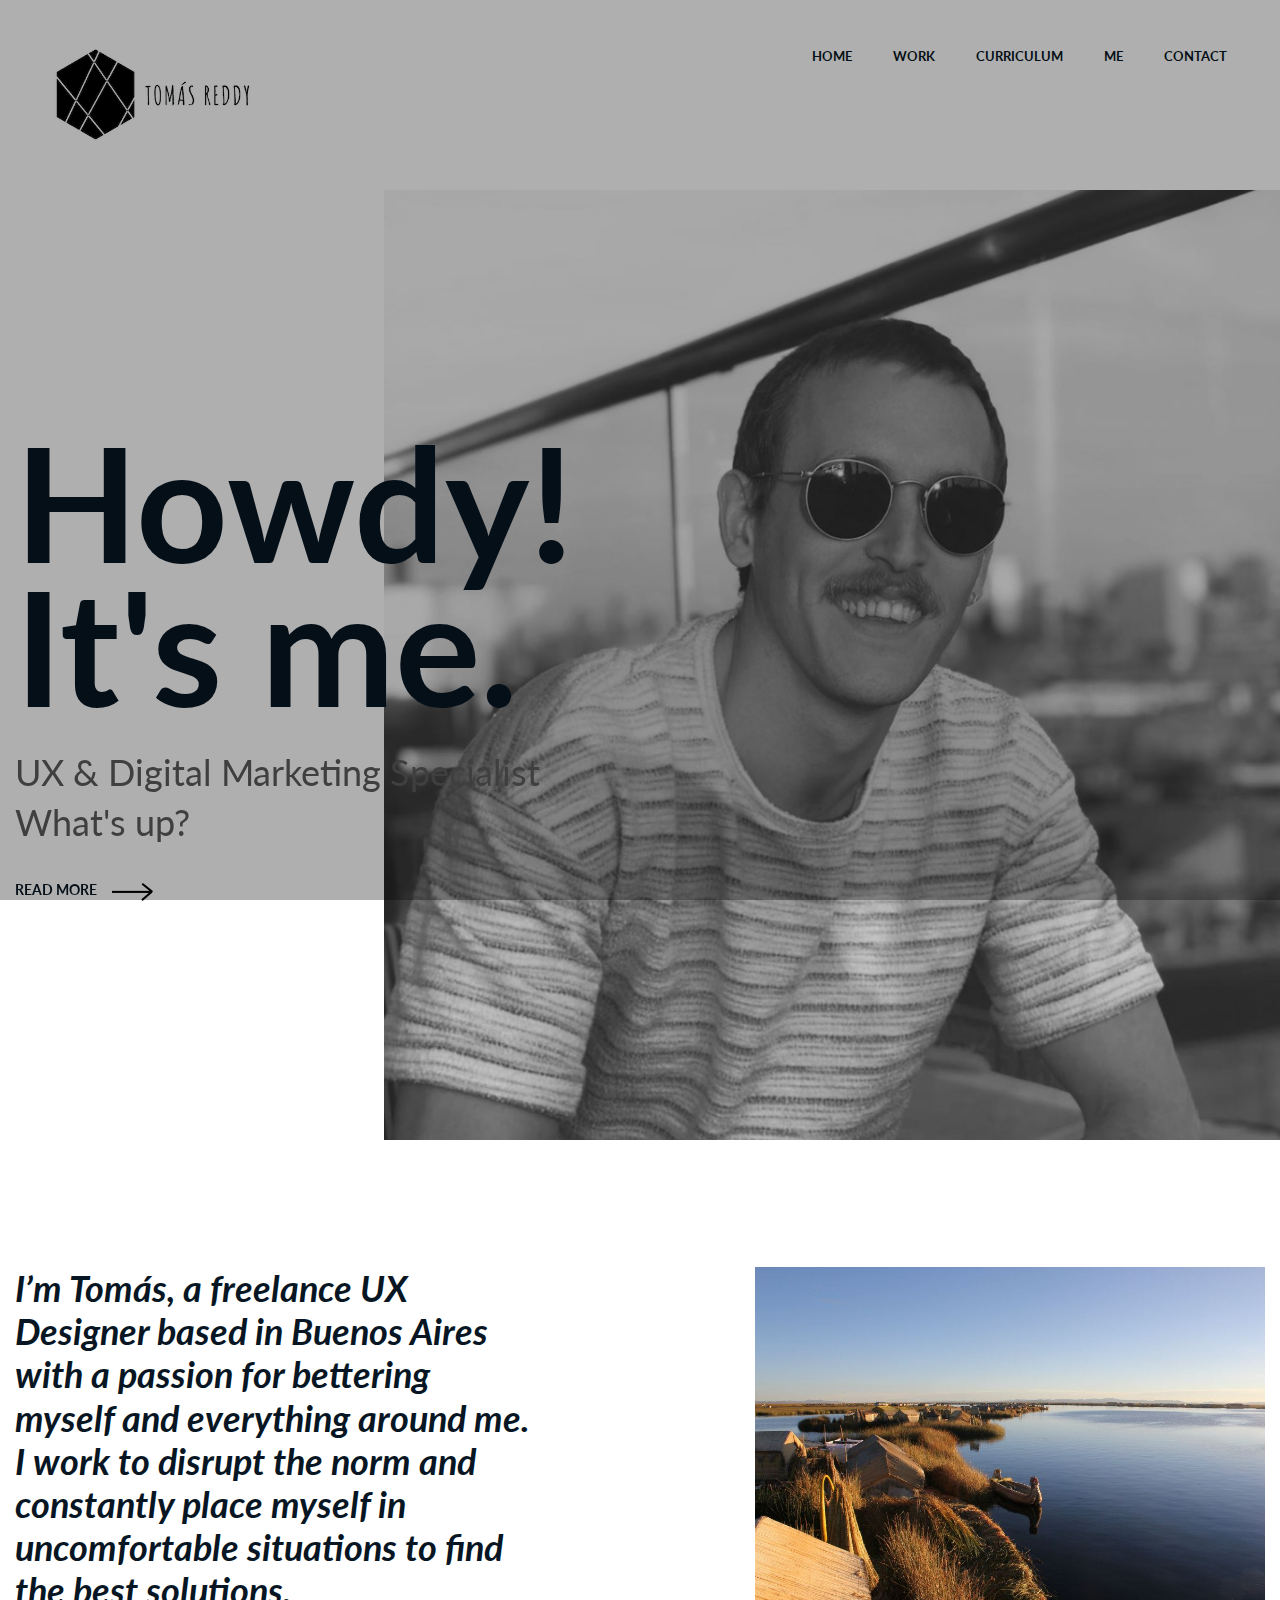
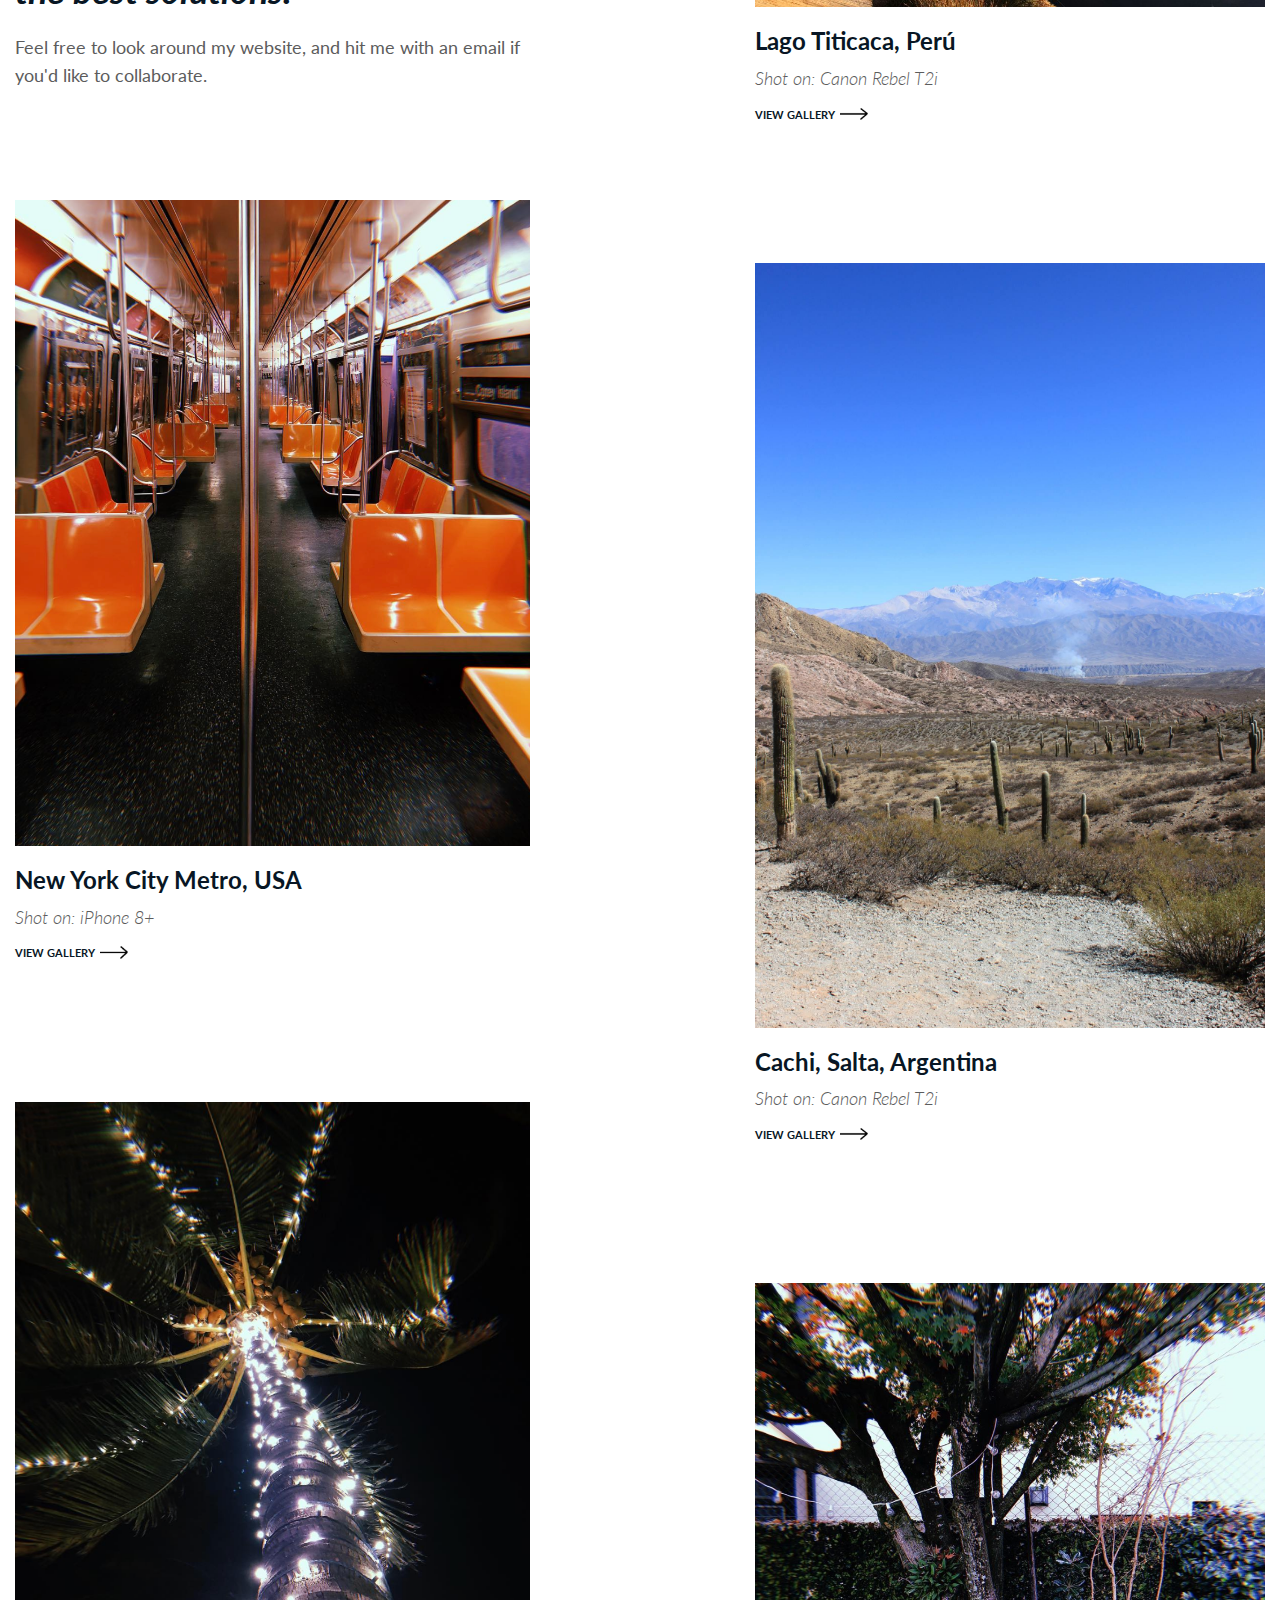
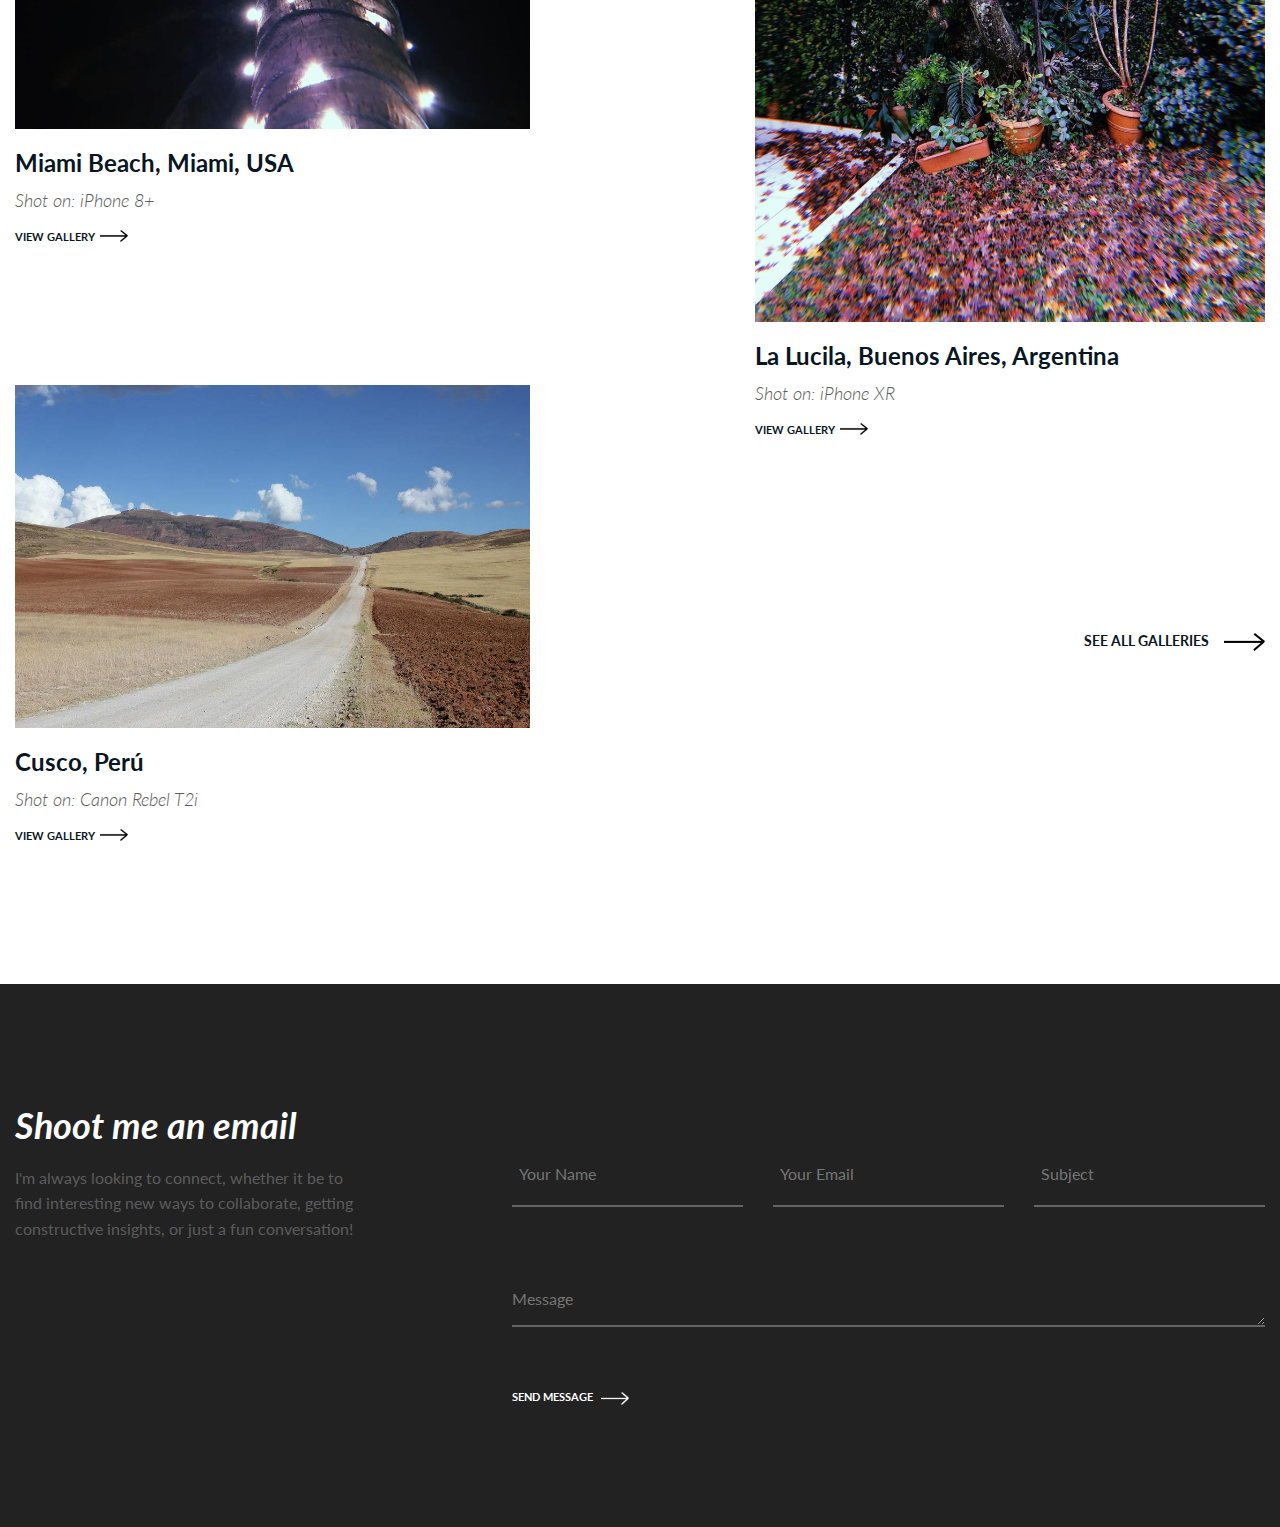
==== index.html @ b9f2da5e "reorden" ====
<!DOCTYPE html>
<html lang="es">
<head>
	<title>CV TOMAS</title>
	<meta charset="UTF-8">
	<meta name="viewport" content="width=device-width, initial-scale=1.0">
	<!-- Favicon -->
	<link href="img/favicon.ico" rel="shortcut icon"/>

	<!-- Google font -->
	<link href="https://fonts.googleapis.com/css?family=Lato:300,300i,400,400i,700,700i&display=swap" rel="stylesheet">

	<!-- Stylesheets -->
	<link rel="stylesheet" href="css/bootstrap.min.css"/>
	<link rel="stylesheet" href="css/font-awesome.min.css"/>
	<link rel="stylesheet" href="css/owl.carousel.min.css"/>
	<link rel="stylesheet" href="css/slicknav.min.css"/>

	<!-- Main Stylesheets -->
	<link rel="stylesheet" href="css/style.css"/>


	<!--[if lt IE 9]>
		<script src="https://oss.maxcdn.com/html5shiv/3.7.2/html5shiv.min.js"></script>
		<script src="https://oss.maxcdn.com/respond/1.4.2/respond.min.js"></script>
	<![endif]-->

</head>
<body>
	<!-- Page Preloder -->
	<div id="preloder">
		<div class="loader"></div>
	</div>


	<!-- header section -->
	<header class="header-section">
		<div class="header-warp">
			<a href="index.html" class="site-logo">
				<img src="img/logofinal.png" alt="" height="100px;">
			</a>
			<ul class="main-menu">
				<li><a href="index.html">Home</a></li>
				<li><a href="work.html">Work</a></li>
				<li><a href="curriculum.html">Curriculum</a></li>
				<li><a href="me.html">Me</a></li>
				<li><a href="contact.html">Contact</a></li>
			</ul>
		</div>
	</header>
	<!-- header section end -->

	<!-- Hero section -->
	<section class="hero-section">
		<div class="hero-slider owl-carousel">
			<div class="hs-item">
				<div class="hs-bg set-bg sm-overlay" data-setbg="img/selfietres.png"></div>
				<div class="sp-container">
					<div class="hs-text">
						<h2>Howdy!<br>It's me.</h2>
						<p>UX & Digital Marketing Specialist<br>What's up?</p>
						<a href="work.html" class="site-btn sb-big">Read More <img src="img/icons/arrow-right-black.png" alt=""></a>
					</div>
				</div>
			</div>


		</div>
	</section>
	<!-- Hero section end -->

	<!-- Gallery section -->
	<section class="gallery-section">
		<div class="sp-container">
			<div class="row m-0">
				<div class="col-md-6 p-0">
					<div class="gallery-left-col">
						<div class="gallery-text">
							<h2>I’m Tomás, a freelance UX Designer based in Buenos Aires with a passion for bettering myself and everything around me.   I work to disrupt the norm and constantly place myself in uncomfortable situations to find the best solutions.</h2>
							<p>Feel free to look around my website, and hit me with an email if you'd like to collaborate.</p>
						</div>
						<div class="gallery-item">
							<img src="img/subway.png" alt="#">
							<h4>New York City Metro, USA</h4>
							<p>Shot on: iPhone 8+</p>
							<a href="#" class="site-btn">view gallery <img src="img/icons/arrow-right-black.png" alt=""></a>
						</div>
						<div class="gallery-item">
							<img src="img/palmtree.png" alt="#">
							<h4>Miami Beach, Miami, USA</h4>
							<p>Shot on: iPhone 8+</p>
							<a href="#" class="site-btn">view gallery <img src="img/icons/arrow-right-black.png" alt=""></a>
						</div>
						<div class="gallery-item">
							<img src="img/cusco.jpg" alt="#">
							<h4>Cusco, Perú</h4>
							<p>Shot on: Canon Rebel T2i</p>
							<a href="#" class="site-btn">view gallery <img src="img/icons/arrow-right-black.png" alt=""></a>
						</div>
					</div>
				</div>
				<div class="col-md-6 p-0">
					<div class="gallery-right-col">
						<div class="gallery-item">
							<img src="img/titi.jpg" alt="#">
							<h4>Lago Titicaca, Perú</h4>
							<p>Shot on: Canon Rebel T2i</p>
							<a href="#" class="site-btn">view gallery <img src="img/icons/arrow-right-black.png" alt=""></a>
						</div>
						<div class="gallery-item">
							<img src="img/cachi.jpg" alt="#">
							<h4>Cachi, Salta, Argentina</h4>
							<p>Shot on: Canon Rebel T2i</p>
							<a href="#" class="site-btn">view gallery <img src="img/icons/arrow-right-black.png" alt=""></a>
						</div>
						<div class="gallery-item">
							<img src="img/lalucila.png" alt="#">
							<h4>La Lucila, Buenos Aires, Argentina</h4>
							<p>Shot on: iPhone XR</p>
							<a href="#" class="site-btn">view gallery <img src="img/icons/arrow-right-black.png" alt=""></a>
						</div>
						<div class="more-gallery text-left text-md-right">
							<a href="#" class="site-btn sb-big">see all galleries <img src="img/icons/arrow-right-black.png" alt=""></a>
						</div>
					</div>
				</div>
			</div>
		</div>
	</section>
	<!-- Gallery section end -->



	<!-- Footer section  -->
	<footer class="footer-section spad">
		<div class="sp-container">
			<div class="row m-0">
				<div class="col-lg-4 footer-text">
					<h2>Shoot me an email</h2>
					<p>I'm always looking to connect, whether it be to find interesting new ways to collaborate, getting constructive insights, or just a fun conversation!</p>
				</div>
				<div class="col-lg-8">
					<form class="contact-form">
						<div class="row">
							<div class="col-lg-4">
								<input type="text" placeholder="Your Name">
							</div>
							<div class="col-lg-4">
								<input type="text" placeholder="Your Email">
							</div>
							<div class="col-lg-4">
								<input type="text" placeholder="Subject">
							</div>
							<div class="col-lg-12">
								<textarea placeholder="Message"></textarea>
								<button class="site-btn sb-light" type="submit">send message <img src="img/icons/arrow-right-white.png" alt=""></button>
							</div>
						</div>
					</form>
				</div>
			</div>
	</footer>
	<!-- Footer section end -->


	<!--====== Javascripts & Jquery ======-->
	<script src="js/jquery-3.2.1.min.js"></script>
	<script src="js/bootstrap.min.js"></script>
	<script src="js/jquery.slicknav.min.js"></script>
	<script src="js/owl.carousel.min.js"></script>
	<script src="js/circle-progress.min.js"></script>
	<script src="js/main.js"></script>


	</body>
</html>
---- css/style.css ----
/* =================================
------------------------------------
  The Look - Photo Gallery Template
  Version: 1.0
 ------------------------------------
 ====================================*/

/*----------------------------------------*/

/* Template default CSS
 /*----------------------------------------*/

 html,
 body {
   height: 100%;
   font-family: "Lato", sans-serif;
   -webkit-font-smoothing: antialiased;
   font-smoothing: antialiased;
 }
 
 h1,
 h2,
 h3,
 h4,
 h5,
 h6 {
   margin: 0;
   color: #081624;
   font-weight: 700;
 }
 
 h1 {
   font-size: 70px;
 }
 
 h2 {
   font-size: 36px;
 }
 
 h3 {
   font-size: 30px;
 }
 
 h4 {
   font-size: 24px;
 }
 
 h5 {
   font-size: 18px;
 }
 
 h6 {
   font-size: 16px;
 }
 
 p {
   font-size: 18px;
   color: #5c5c5c;
   line-height: 1.6;
 }
 
 img {
   max-width: 100%;
 }
 
 input:focus,
 select:focus,
 button:focus,
 textarea:focus {
   outline: none;
 }
 
 a:hover,
 a:focus {
   text-decoration: none;
   outline: none;
 }
 
 ul,
 ol {
   padding: 0;
   margin: 0;
 }
 
 /*---------------------
 Helper CSS
  -----------------------*/
 
 .section-title {
   text-align: center;
 }
 
 .section-title h2 {
   font-size: 36px;
 }
 
 .set-bg {
   background-repeat: no-repeat;
   background-size: cover;
   background-position: top center;
 }
 
 .spad {
   padding-top: 120px;
   padding-bottom: 120px;
 }
 
 .sp-container {
   max-width: 1584px;
   width: 100%;
   margin: 0 auto;
 }
 
 .big-title,
 .page-title h2 {
   font-size: 120px;
   line-height: 1;
   margin-bottom: 95px;
 }
 
 /*---------------------
 Commom elements
  -----------------------*/
 
 .element {
   margin-bottom: 85px;
 }
 
 .element button.site-btn {
   margin-right: 17px;
   margin-bottom: 10px;
 }
 
 .element .icon-box {
   padding-right: 40px;
 }
 
 .el-title {
   margin-bottom: 50px;
 }
 
 /* buttons */
 
 .site-btn {
   display: inline-block;
   border: none;
   font-size: 11px;
   font-weight: 700;
   min-width: 167px;
   text-align: left;
   text-transform: uppercase;
   background: transparent;
   color: #081624;
   line-height: normal;
   cursor: pointer;
   padding: 0;
 }
 
 .site-btn img {
   margin-left: 5px;
   max-width: 28px;
 }
 
 .site-btn:hover {
   color: #081624;
 }
 
 .site-btn.sb-big {
   font-size: 14px;
 }
 
 .site-btn.sb-big img {
   max-width: 41px;
   margin-left: 12px;
 }
 
 .site-btn.sb-light {
   color: #fff;
 }
 
 .site-btn.sb-light:hover {
   color: #fff;
 }
 
 .site-btn.sb-line {
   border: 2px solid #081624;
   min-width: 167px;
   padding: 19px 10px;
   min-height: 57px;
   text-align: center;
 }
 
 .site-btn.sb-solid {
   background: #081624;
   min-width: 167px;
   padding: 19px 10px;
   min-height: 57px;
   text-align: center;
 }
 
 /* Preloder */
 
 #preloder {
   position: fixed;
   width: 100%;
   height: 100%;
   top: 0;
   left: 0;
   z-index: 999999;
   background: #000;
 }
 
 .loader {
   width: 40px;
   height: 40px;
   position: absolute;
   top: 50%;
   left: 50%;
   margin-top: -13px;
   margin-left: -13px;
   border-radius: 60px;
   animation: loader 0.8s linear infinite;
   -webkit-animation: loader 0.8s linear infinite;
 }
 
 @keyframes loader {
   0% {
     -webkit-transform: rotate(0deg);
     transform: rotate(0deg);
     border: 4px solid #f44336;
     border-left-color: transparent;
   }
   50% {
     -webkit-transform: rotate(180deg);
     transform: rotate(180deg);
     border: 4px solid #673ab7;
     border-left-color: transparent;
   }
   100% {
     -webkit-transform: rotate(360deg);
     transform: rotate(360deg);
     border: 4px solid #f44336;
     border-left-color: transparent;
   }
 }
 
 @-webkit-keyframes loader {
   0% {
     -webkit-transform: rotate(0deg);
     border: 4px solid #f44336;
     border-left-color: transparent;
   }
   50% {
     -webkit-transform: rotate(180deg);
     border: 4px solid #673ab7;
     border-left-color: transparent;
   }
   100% {
     -webkit-transform: rotate(360deg);
     border: 4px solid #f44336;
     border-left-color: transparent;
   }
 }
 
 /* Accordion */
 
 .acc-tab-element {
   max-width: 1410px;
 }
 
 .accordion-area .panel {
   margin-bottom: 13px;
 }
 
 .accordion-area .panel-header {
   display: block;
   font-weight: 600;
   position: relative;
   border: 2px solid #081624;
   -webkit-transition: all 0.4s ease-out 0s;
   transition: all 0.4s ease-out 0s;
 }
 
 .accordion-area .panel-header.active .panel-link {
   color: #fff;
   background-color: #081624;
 }
 
 .accordion-area .panel-header.active .panel-link.collapsed {
   color: #081624;
   background-color: transparent;
 }
 
 .accordion-area .panel-link:after {
   content: "+";
   position: absolute;
   font-size: 18px;
   font-weight: 700;
   right: 25px;
   top: 50%;
   color: #081624;
   line-height: 16px;
   margin-top: -8px;
   margin-left: -4px;
 }
 
 .accordion-area .panel-header.active .panel-link:after {
   content: "-";
   margin-top: -10px;
   color: #fff;
 }
 
 .accordion-area .panel-header.active .panel-link.collapsed:after {
   content: "+";
   color: #081624;
 }
 
 .accordion-area .panel-link {
   text-align: left;
   background-color: transparent;
   border: none;
   position: relative;
   width: 100%;
   padding: 13px 40px;
   padding-left: 30px;
   font-size: 18px;
   color: #081624;
   cursor: pointer;
 }
 
 .accordion-area .panel-body p {
   margin-bottom: 0;
   padding-top: 30px;
   line-height: 1.5;
 }
 
 .accordion-area .panel-body {
   padding: 0 5px;
 }
 
 /* Tab */
 
 .tab-element .nav-tabs {
   border-bottom: none;
   margin-bottom: 5px;
 }
 
 .tab-element .nav-item {
   margin-right: 10px;
   margin-bottom: 10px;
 }
 
 .tab-element .nav-tabs .nav-link {
   border: 2px solid #081624;
   text-align: left;
   background-color: transparent;
   border-radius: 0;
   position: relative;
   width: 100%;
   padding: 13px 30px;
   font-size: 18px;
   color: #081624;
   cursor: pointer;
 }
 
 .tab-element .nav-tabs .nav-item:last-child {
   margin-right: 0;
 }
 
 .tab-element .nav-tabs .nav-link.active {
   background: #081624;
   color: #fff;
 }
 
 .tab-element .tab-pane p {
   margin-bottom: 0;
   line-height: 1.5;
 }
 
 /* Milestone */
 
 .milestone {
   display: -webkit-box;
   display: -ms-flexbox;
   display: flex;
   -webkit-box-align: baseline;
   -ms-flex-align: baseline;
   align-items: baseline;
   margin-bottom: 30px;
 }
 
 .milestone h2 {
   float: left;
   margin-bottom: 20px;
   margin-right: 29px;
   font-size: 100px;
   color: #c1c1c1;
   line-height: 1;
 }
 
 .milestone h2 span {
   font-size: 50px;
   position: relative;
   bottom: 40px;
 }
 
 /* Circle progress */
 
 .circle-progress {
   display: -ms-flex;
   display: -webkit-box;
   display: -ms-flexbox;
   display: flex;
   -webkit-box-align: center;
   -ms-flex-align: center;
   align-items: center;
   -webkit-box-pack: center;
   -ms-flex-pack: center;
   justify-content: center;
 }
 
 .circle-progress canvas {
   -webkit-transform: rotate(90deg);
   transform: rotate(90deg);
 }
 
 .circle-progress .loader-circle {
   margin-right: 16px;
 }
 
 .circle-progress .progress-info {
   text-align: left;
 }
 
 .circle-progress .progress-info h4 {
   margin-bottom: 5px;
 }
 
 .circle-progress .progress-info p {
   font-size: 18px;
   margin-bottom: 0;
   line-height: normal;
 }
 
 /* Icon box */
 
 .icon-box .ib-icon {
   height: 80px;
 }
 
 .icon-box h4 {
   margin-bottom: 5px;
 }
 
 .icon-box h5 {
   font-weight: 300;
   font-style: italic;
   margin-bottom: 15px;
 }
 
 /*------------------
 Header section
  ---------------------*/
 
 .header-warp {
   padding: 37px 53px;
 }
 
 .hs-border {
   border-bottom: 1px solid #e0e0e0;
 }
 
 .site-logo {
   display: inline-block;
   padding: 8px 0;
 }
 
 .slicknav_menu {
   display: none;
 }
 
 .main-menu {
   float: right;
 }
 
 .main-menu li {
   display: inline-block;
 }
 
 .main-menu li a {
   display: block;
   font-size: 13px;
   text-transform: uppercase;
   font-weight: 700;
   padding: 10px 0;
   color: #081624;
   margin-left: 37px;
 }
 
 /* ----------------
 Hero section
  ---------------------*/
 
 .hero-section {
   clear: both;
 }
 
 .hs-item {
   height: 950px;
   position: relative;
   display: -webkit-box;
   display: -ms-flexbox;
   display: flex;
   -webkit-box-align: center;
   -ms-flex-align: center;
   align-items: center;
   overflow: hidden;
   padding: 15px;
 }
 
 .hs-item .hs-bg {
   position: absolute;
   height: 100%;
   width: 70%;
   max-width: 1298px;
   right: -20%;
   top: 0;
   opacity: 0;
 }
 
 .hs-item .hs-text {
   position: relative;
   z-index: 2;
 }
 
 .hs-item .hs-text h2 {
   font-size: 160px;
   line-height: 0.9;
   margin-bottom: 30px;
   position: relative;
   top: 50px;
   opacity: 0;
 }
 
 .hs-item .hs-text p {
   font-size: 36px;
   line-height: 1.4;
   margin-bottom: 30px;
   position: relative;
   top: 50px;
   opacity: 0;
 }
 
 .hs-item .hs-text .site-btn {
   position: relative;
   top: 50px;
   opacity: 0;
 }
 
 .hs-item .hs-text .site-btn img {
   display: inline-block !important;
   width: auto !important;
 }
 
 .hs-item .sp-container {
   max-width: 1625px;
 }
 
 .hero-slider .owl-item.active .hs-item .hs-text h2,
 .hero-slider .owl-item.active .hs-item .hs-text p,
 .hero-slider .owl-item.active .hs-item .site-btn {
   top: 0;
   opacity: 1;
 }
 
 .hero-slider .owl-item.active .hs-item .hs-bg {
   right: 0;
   opacity: 1;
   -webkit-transition: all 0.5s ease 0.2s;
   transition: all 0.5s ease 0.2s;
 }
 
 .hero-slider .owl-item.active .hs-item .hs-text h2 {
   -webkit-transition: all 0.5s ease 0.4s;
   transition: all 0.5s ease 0.4s;
 }
 
 .hero-slider .owl-item.active .hs-item .hs-text p {
   -webkit-transition: all 0.5s ease 0.6s;
   transition: all 0.5s ease 0.6s;
 }
 
 .hero-slider .owl-item.active .hs-item .site-btn {
   -webkit-transition: all 0.5s ease 0.8s;
   transition: all 0.5s ease 0.8s;
 }
 
 .hero-slider .owl-nav {
   position: absolute;
   width: 70%;
   max-width: 1298px;
   height: 84px;
   right: 0;
   bottom: 0;
 }
 
 .hero-slider .owl-nav button.owl-next,
 .hero-slider .owl-nav button.owl-prev {
   width: 109px;
   height: 84px;
   background: #fff;
 }
 
 .hero-slider .owl-nav button.owl-next span,
 .hero-slider .owl-nav button.owl-prev span {
   display: inline-block;
   font-size: 13px;
   font-weight: 700;
   padding-right: 5px;
 }
 
 .hero-slider .owl-nav button.owl-prev {
   background: #081624;
 }
 
 .hero-slider .owl-nav button.owl-prev span {
   color: #fff;
   padding-left: 5px;
   padding-right: 0;
 }
 
 /* ----------------
 Gallery section
  ---------------------*/
 
 .gallery-section {
   padding: 127px 15px 0px;
 }
 
 .gallery-left-col {
   padding-right: 110px;
 }
 
 .gallery-right-col {
   padding-left: 115px;
 }
 
 .gallery-text {
   margin-bottom: 110px;
 }
 
 .gallery-text h2 {
   font-style: italic;
   margin-bottom: 20px;
 }
 
 .gallery-item {
   margin-bottom: 123px;
 }
 
 .gallery-item img {
   margin-bottom: 20px;
 }
 
 .gallery-item h4 {
   margin-bottom: 8px;
 }
 
 .gallery-item p {
   font-weight: 300;
   font-style: italic;
   margin-bottom: 8px;
 }
 
 .gallery-item .site-btn {
   font-size: 11px;
   display: -webkit-inline-box;
   display: -ms-inline-flexbox;
   display: inline-flex;
 }
 
 .gallery-item .site-btn img {
   width: 28px;
 }
 
 .more-gallery {
   padding-top: 50px;
   margin-bottom: 123px;
 }
 
 /* ----------------
 Blog section
  ---------------------*/
 
 .blog-section {
   background: #f6f7f9;
   overflow: hidden;
   padding: 126px 15px;
 }
 
 .blog-title-col {
   width: 39%;
   float: left;
   max-width: 610px;
 }
 
 .blog-title-col h2 {
   font-style: italic;
   margin-bottom: 40px;
 }
 
 .blog-content-col {
   width: 57%;
   float: left;
 }
 
 .blog-item {
   overflow: hidden;
   margin-bottom: 126px;
 }
 
 .blog-item:last-child {
   margin-bottom: 0;
 }
 
 .blog-item .blog-content {
   overflow: hidden;
 }
 
 .blog-item .blog-thumb {
   width: 264px;
   float: left;
   overflow: hidden;
   margin-right: 30px;
   margin-bottom: 10px;
 }
 
 .blog-item span {
   text-transform: uppercase;
   font-weight: 700;
   font-size: 14px;
   color: #828282;
   display: block;
   margin-bottom: 10px;
 }
 
 .blog-item span.blog-cata {
   letter-spacing: 3px;
 }
 
 .blog-item h4 {
   margin-bottom: 10px;
 }
 
 .blog-item p {
   padding-top: 10px;
 }
 
 /* ----------------
 Footer section
  ---------------------*/
 
 .footer-section {
   background: #222222;
 }
 
 .footer-text {
   padding-right: 70px;
 }
 
 .footer-text h2 {
   color: #fff;
   font-style: italic;
   margin-bottom: 17px;
 }
 
 .footer-text p {
   font-size: 16px;
 }
 
 .contact-form {
   padding-top: 57px;
   padding-left: 70px;
 }
 
 .contact-form input,
 .contact-form textarea {
   width: 100%;
   border: none;
   padding-bottom: 19px;
   padding-left: 7px;
   font-size: 16px;
   border-bottom: 2px solid #656565;
   background: transparent;
   margin-bottom: 80px;
   color: #fff;
 }
 
 .contact-form textarea {
   height: 40px;
   padding: 0;
   margin-bottom: 50px;
 }
 
 .copyright {
   font-size: 13px;
   font-weight: 700;
   font-style: italic;
   color: #515151;
   margin-top: -20px;
   padding-left: 15px;
 }
 
 /* ----------------
 Other Page
  -------------------
  ===================*/
 
 .page-warp {
   padding: 80px 15px;
   clear: both;
 }
 
 .page-title {
   margin-bottom: 100px;
   max-width: 665px;
 }
 
 .page-title h2 {
   margin-bottom: 0;
   padding-bottom: 15px;
 }
 
 .page-title p {
   font-size: 24px;
   line-height: 1.5;
 }
 
 /* ----------------
 Gallery page
  ---------------------*/
 
 .gallery-slider-section .sp-container {
   padding-left: 15px;
   padding-right: 15px;
 }
 
 .gallery-page {
   padding-bottom: 0;
 }
 
 .gallery-title {
   font-size: 48px;
   margin-bottom: 110px;
 }
 
 .gallery-content {
   padding-right: 77px;
   padding-top: 210px;
   margin-bottom: 110px;
 }
 
 .gallery-content p {
   margin-bottom: 30px;
 }
 
 .gallery-content h2 {
   margin-bottom: 30px;
 }
 
 .gallery-quite {
   padding-top: 40px;
 }
 
 .gallery-quite h2 {
   font-style: italic;
   margin-bottom: 65px;
 }
 
 .gallery-quite h3 {
   font-size: 36px;
   color: #5c5c5c;
   font-style: italic;
   font-weight: 400;
 }
 
 .info-numbers .in-item {
   display: -webkit-box;
   display: -ms-flexbox;
   display: flex;
   -webkit-box-align: baseline;
   -ms-flex-align: baseline;
   align-items: baseline;
   margin-bottom: 30px;
 }
 
 .info-numbers .in-item h2 {
   float: left;
   margin-bottom: 20px;
   margin-right: 65px;
   font-size: 120px;
   color: #c1c1c1;
   line-height: 1;
 }
 
 .info-numbers .in-item h2 span {
   font-size: 63px;
   position: relative;
   bottom: 40px;
   overflow: hidden;
 }
 
 .gallery-slider {
   padding-left: 70px;
 }
 
 .gallery-slider .owl-stage {
   right: 108px;
 }
 
 .gallery-slider .nav-warp {
   position: absolute;
   top: 0;
   width: 100%;
   left: 0;
 }
 
 .gallery-slider .nav-warp .owl-nav {
   float: right;
   position: relative;
   top: -153px;
 }
 
 .gallery-slider .nav-warp .owl-nav button.owl-prev {
   margin-right: 60px;
 }
 
 /* ----------------
   Artiets page
 ---------------------*/
 
 .artists-page {
   overflow: hidden;
   padding-bottom: 20px;
 }
 
 .artists-row {
   overflow: hidden;
   margin-right: -67px;
   margin-left: -67px;
 }
 
 .artists-col {
   padding-right: 67px;
   padding-left: 67px;
 }
 
 .artists-item {
   margin-bottom: 80px;
 }
 
 .artists-item h4 {
   padding-top: 20px;
   margin-bottom: 5px;
 }
 
 .artists-item span {
   font-size: 18px;
   font-style: italic;
   font-weight: 300;
   color: #5c5c5c;
   display: block;
   margin-bottom: 18px;
 }
 
 .artists-more-btn {
   display: block;
   padding: 20px;
   margin-top: 250px;
   text-align: center;
 }
 
 /* ----------------
 Blog page
  ---------------------*/
 
 .blog-page {
   padding-bottom: 0;
 }
 
 .blog-post-item {
   margin-bottom: 120px;
 }
 
 .blog-post-item .post-content {
   overflow: hidden;
 }
 
 .blog-post-item .blog-thumb {
   margin-bottom: 20px;
 }
 
 .blog-post-item .post-title {
   margin-bottom: 10px;
 }
 
 .blog-post-item .post-cata,
 .blog-post-item .post-date {
   text-transform: uppercase;
   font-size: 14px;
   font-weight: 700;
   color: #828282;
   margin-bottom: 10px;
 }
 
 .blog-post-item .post-date {
   margin-bottom: 20px;
 }
 
 .blog-post-item p {
   margin-bottom: 20px;
 }
 
 /* ----------------
 Contact page
  ---------------------*/
 
 .contact-page {
   padding-bottom: 0;
   padding-left: 0;
   padding-right: 0;
 }
 
 .contact-page .sp-container {
   padding-left: 15px;
   padding-right: 15px;
 }
 
 .contact-warp {
   position: relative;
   overflow: hidden;
   height: 905px;
 }
 
 .contact-text {
   max-width: 310px;
   margin-bottom: 90px;
 }
 
 .contact-text h4 {
   margin-bottom: 30px;
 }
 
 .contact-info {
   overflow: hidden;
 }
 
 .contact-info .ci-icon {
   float: left;
   overflow: hidden;
   width: 36px;
   margin-bottom: 20px;
 }
 
 .map {
   position: absolute;
   height: 100%;
   width: 68.5%;
   right: 0;
   top: 0;
 }
 
 .map iframe {
   width: 100%;
   height: 100%;
 }
 
 /* ----------------
 Responsive
  ---------------------*/
 
 /* Medium screen : 992px. */
 
 @media only screen and (min-width: 992px) and (max-width: 1199px) {
   .hs-item {
     padding: 15px;
   }
   .hs-item .hs-text h2 {
     font-size: 100px;
   }
   .hs-item .hs-bg {
     width: 100%;
     right: 0;
   }
   .hs-item .sm-overlay:before {
     content: "";
     position: absolute;
     width: 100%;
     height: 100%;
     left: 0;
     top: 0;
     background: #fff;
     opacity: 0.4;
   }
   .hero-slider .owl-nav {
     width: 100%;
   }
   .gallery-left-col {
     padding-right: 30px;
   }
   .gallery-right-col {
     padding-left: 35px;
   }
   .footer-text {
     padding-right: 0;
   }
   .big-title,
   .page-title h2 {
     font-size: 90px;
   }
   .info-numbers .in-item h2 {
     margin-right: 30px;
     font-size: 70px;
   }
   .info-numbers .in-item h2 span {
     font-size: 39px;
     bottom: 35px;
   }
   .artists-row {
     margin-right: -15px;
     margin-left: -15px;
   }
   .artists-col {
     padding-right: 15px;
     padding-left: 15px;
   }
   .artists-more-btn {
     margin-top: 160px;
   }
 }
 
 /* Tablet :768px. */
 
 @media only screen and (min-width: 768px) and (max-width: 991px) {
   .main-menu li a {
     margin-left: 25px;
   }
   .hero-slider .owl-nav {
     width: 100%;
   }
   .hs-item .hs-text h2 {
     font-size: 90px;
   }
   .hs-item .hs-bg {
     width: 100%;
     right: 0;
   }
   .hs-item .sm-overlay:before {
     content: "";
     position: absolute;
     width: 100%;
     height: 100%;
     left: 0;
     top: 0;
     background: #fff;
     opacity: 0.4;
   }
   .gallery-left-col {
     padding-right: 20px;
   }
   .gallery-right-col {
     padding-left: 25px;
   }
   .gallery-item {
     margin-bottom: 70px;
   }
   .blog-title-col,
   .blog-content-col {
     width: 100%;
   }
   .contact-form {
     padding-left: 0;
   }
   .footer-section {
     padding-bottom: 0;
   }
   .copyright {
     text-align: center;
     padding: 80px 0 30px;
   }
   .gallery-page .gallery-left-col {
     padding-right: 0;
   }
   .gallery-page .gallery-right-col {
     padding-left: 0;
   }
   .gallery-content {
     padding-top: 80px;
   }
   .gallery-slider .owl-stage {
     right: 80px;
   }
   .artists-more-btn {
     margin-top: 30px;
     margin-bottom: 80px;
   }
   .contact-warp {
     height: auto;
   }
   .contact-text {
     float: left;
   }
   .map {
     position: relative;
     width: 100%;
     height: 480px;
     right: 0;
     top: 0;
     clear: both;
     background: #333;
   }
   .accordion-area {
     margin-bottom: 80px;
   }
   .circle-progress {
     margin-bottom: 40px;
   }
   .element .icon-box {
     padding-right: 0;
   }
 }
 
 /* Large Mobile :480px. */
 
 @media only screen and (max-width: 767px) {
   .header-warp {
     padding: 30px 15px;
   }
   .header-section .main-menu {
     display: none;
   }
   .slicknav_menu {
     display: block;
     margin-top: -44px;
     background: transparent;
   }
   .slicknav_btn {
     margin-right: 10px;
     background: #081624;
   }
   .slicknav_nav {
     background: #081624;
   }
   .slicknav_nav a:hover,
   .slicknav_nav .slicknav_row:hover {
     background: #25394c;
     color: #fff;
   }
   .hero-slider .owl-nav {
     width: 100%;
   }
   .hs-item {
     height: auto;
     padding: 15px;
   }
   .hs-item .hs-text {
     padding: 180px 0;
   }
   .hs-item .hs-text h2 {
     font-size: 90px;
   }
   .hs-item .hs-bg {
     width: 100%;
     right: 0;
   }
   .hs-item .sm-overlay:before {
     content: "";
     position: absolute;
     width: 100%;
     height: 100%;
     left: 0;
     top: 0;
     background: #fff;
     opacity: 0.4;
   }
   .gallery-left-col {
     padding-right: 0;
   }
   .gallery-right-col {
     padding-left: 0;
   }
   .gallery-item {
     margin-bottom: 70px;
   }
   .blog-title-col,
   .blog-content-col {
     width: 100%;
   }
   .blog-item .blog-thumb {
     float: none;
   }
   .contact-form {
     padding-left: 0;
   }
   .footer-section {
     padding-bottom: 0;
   }
   .copyright {
     text-align: center;
     padding: 80px 0 30px;
   }
   .info-numbers .in-item {
     display: block;
     margin-bottom: 50px;
   }
   .info-numbers .in-item h2 {
     float: none;
     margin-right: 0;
     margin-bottom: 15px;
     font-size: 60px;
   }
   .info-numbers .in-item h2 span {
     font-size: 39px;
     bottom: 35px;
   }
   .big-title,
   .page-title h2 {
     font-size: 80px;
   }
   .gallery-content {
     padding-top: 50px;
     padding-right: 0;
   }
   .gallery-slider .nav-warp {
     position: relative;
     text-align: center;
   }
   .gallery-slider .nav-warp .owl-nav {
     float: none;
     top: 0;
     padding-bottom: 80px;
   }
   .gallery-slider {
     padding-left: 15px;
     padding-right: 15px;
   }
   .gallery-slider .owl-stage {
     right: 0;
   }
   .artists-row {
     margin-right: -15px;
     margin-left: -15px;
   }
   .artists-col {
     padding-right: 15px;
     padding-left: 15px;
   }
   .artists-more-btn {
     margin-top: 30px;
     margin-bottom: 80px;
   }
   .contact-warp {
     height: auto;
   }
   .contact-text {
     float: none;
   }
   .map {
     position: relative;
     width: 100%;
     height: 480px;
     right: 0;
     top: 0;
     clear: both;
     background: #333;
   }
   .milestone {
     display: block;
     margin-bottom: 50px;
   }
   .milestone h2 {
     float: none;
     margin-right: 0;
     margin-bottom: 15px;
     font-size: 60px;
   }
   .milestone h2 span {
     font-size: 39px;
     bottom: 35px;
   }
   .circle-progress {
     -webkit-box-pack: inherit;
     -ms-flex-pack: inherit;
     justify-content: inherit;
     margin-bottom: 40px;
   }
   .icon-box {
     margin-bottom: 40px;
   }
 }
 
 /* Small Mobile :320px. */
 
 @media only screen and (max-width: 479px) {
   .big-title,
   .page-title h2,
   .hs-item .hs-text h2 {
     font-size: 60px;
   }
   .gallery-title {
     font-size: 36px;
   }
   .milestone h2 {
     font-size: 50px;
   }
 }
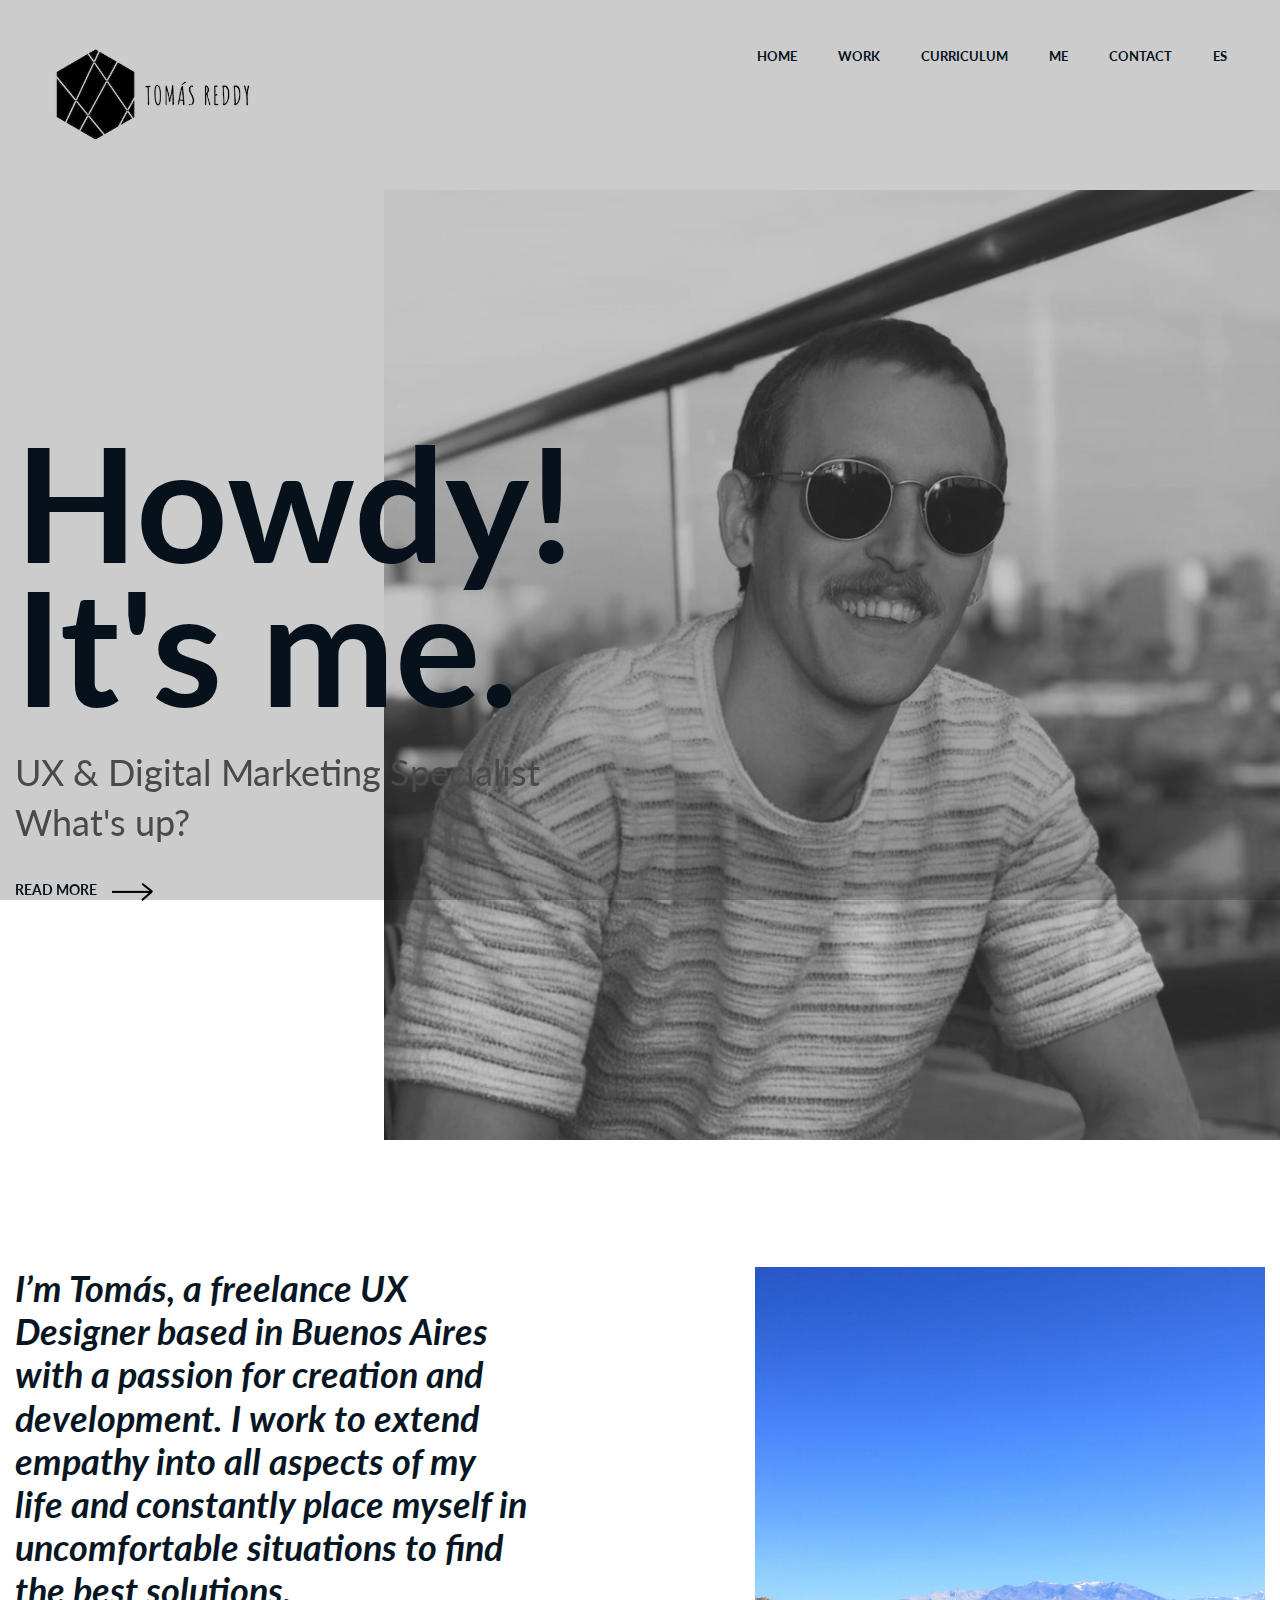
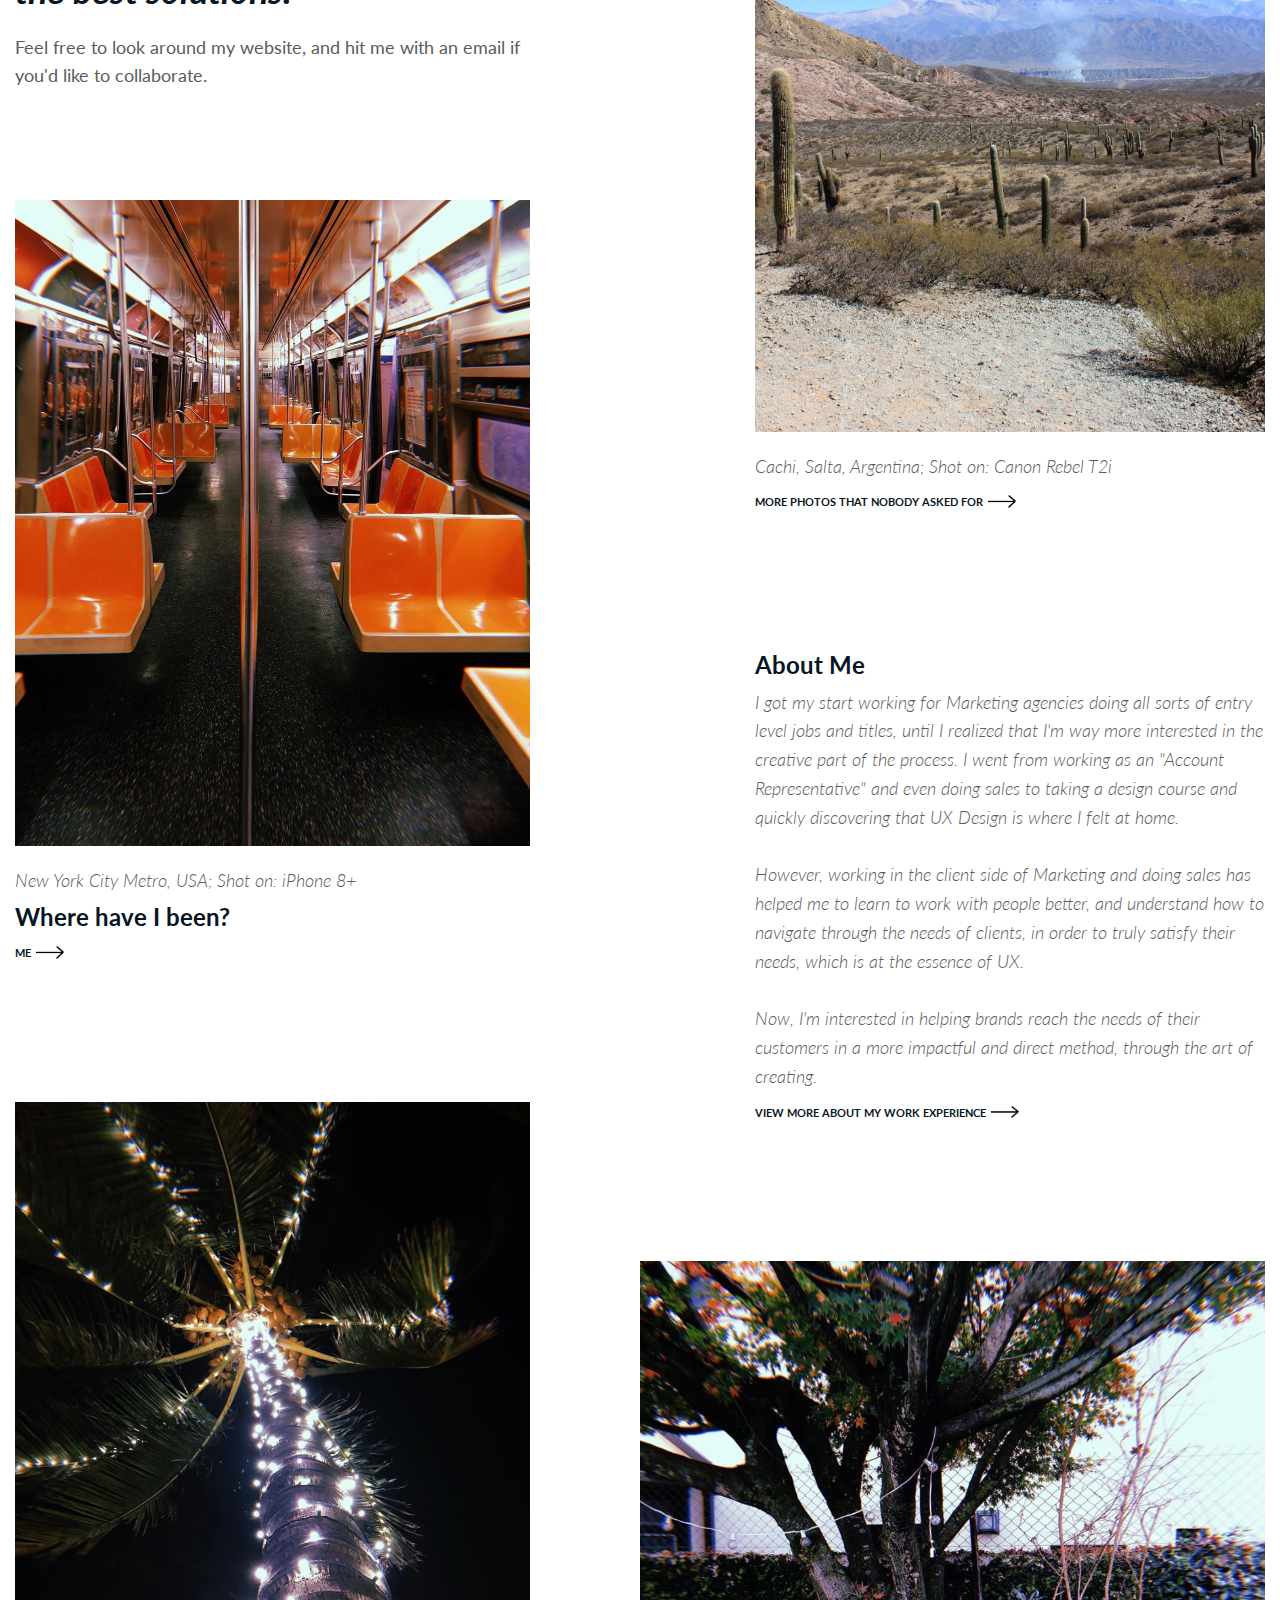
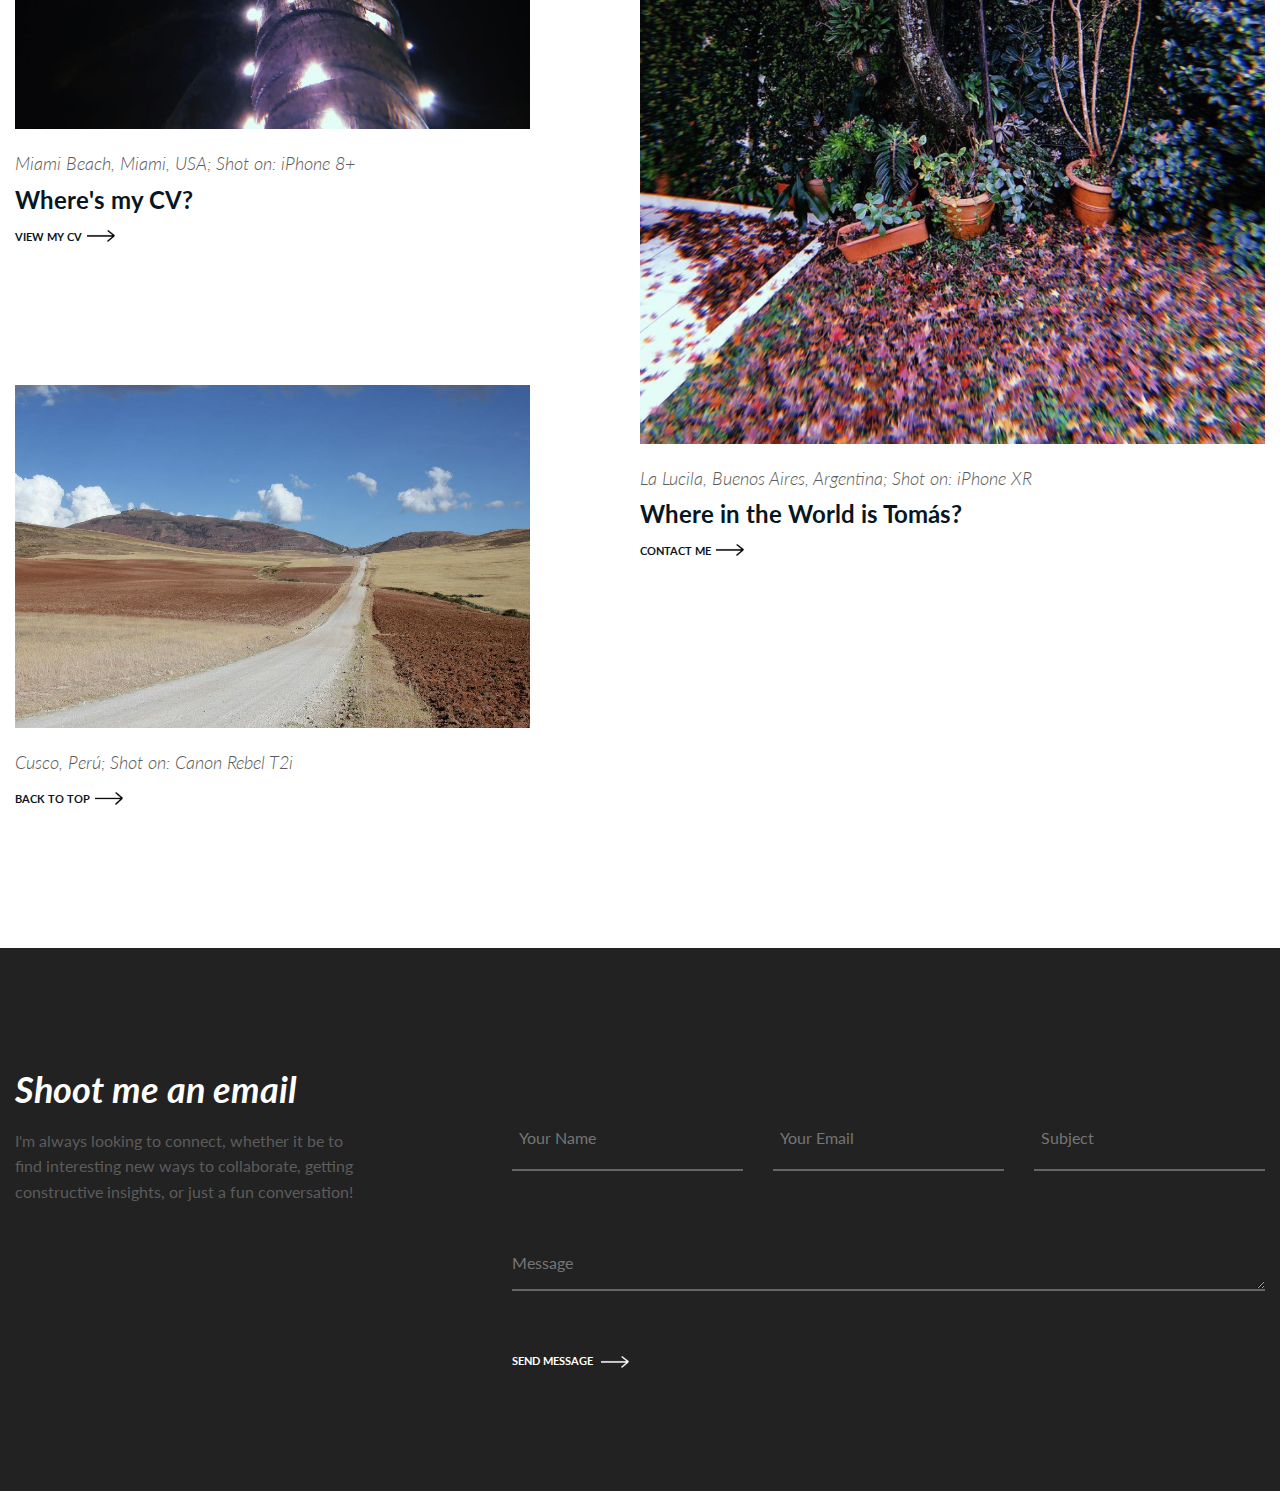
==== commit 32395490: "pagina en castellano" ====
--- a/index.html
+++ b/index.html
@@ -45,6 +45,7 @@
 				<li><a href="curriculum.html">Curriculum</a></li>
 				<li><a href="me.html">Me</a></li>
 				<li><a href="contact.html">Contact</a></li>
+				<li><a href="inicios.html">ES</a></li>
 			</ul>
 		</div>
 	</header>
@@ -76,59 +77,61 @@
 				<div class="col-md-6 p-0">
 					<div class="gallery-left-col">
 						<div class="gallery-text">
-							<h2>I’m Tomás, a freelance UX Designer based in Buenos Aires with a passion for bettering myself and everything around me.   I work to disrupt the norm and constantly place myself in uncomfortable situations to find the best solutions.</h2>
+							<h2>I’m Tomás, a freelance UX Designer based in Buenos Aires with a passion for creation and development.   I work to extend empathy into all aspects of my life and constantly place myself in uncomfortable situations to find the best solutions.</h2>
 							<p>Feel free to look around my website, and hit me with an email if you'd like to collaborate.</p>
 						</div>
 						<div class="gallery-item">
 							<img src="img/subway.png" alt="#">
-							<h4>New York City Metro, USA</h4>
-							<p>Shot on: iPhone 8+</p>
-							<a href="#" class="site-btn">view gallery <img src="img/icons/arrow-right-black.png" alt=""></a>
+							<p>New York City Metro, USA; Shot on: iPhone 8+</p>
+							<h4>Where have I been?</h4>
+							<a href="me.html" class="site-btn">Me<img src="img/icons/arrow-right-black.png" alt=""></a>
 						</div>
 						<div class="gallery-item">
 							<img src="img/palmtree.png" alt="#">
-							<h4>Miami Beach, Miami, USA</h4>
-							<p>Shot on: iPhone 8+</p>
-							<a href="#" class="site-btn">view gallery <img src="img/icons/arrow-right-black.png" alt=""></a>
+							<p>Miami Beach, Miami, USA; Shot on: iPhone 8+</p>
+							<h4>Where's my CV?</h4>
+
+							<a href="curriculum.html" class="site-btn">View my CV<img src="img/icons/arrow-right-black.png" alt=""></a>
 						</div>
 						<div class="gallery-item">
 							<img src="img/cusco.jpg" alt="#">
-							<h4>Cusco, Perú</h4>
-							<p>Shot on: Canon Rebel T2i</p>
-							<a href="#" class="site-btn">view gallery <img src="img/icons/arrow-right-black.png" alt=""></a>
+							<p>Cusco, Perú; Shot on: Canon Rebel T2i</p>
+							<h4></h4>
+
+							<a href="index.html" class="site-btn">Back to top <img src="img/icons/arrow-right-black.png" alt=""></a>
 						</div>
 					</div>
 				</div>
 				<div class="col-md-6 p-0">
 					<div class="gallery-right-col">
-						<div class="gallery-item">
-							<img src="img/titi.jpg" alt="#">
-							<h4>Lago Titicaca, Perú</h4>
-							<p>Shot on: Canon Rebel T2i</p>
-							<a href="#" class="site-btn">view gallery <img src="img/icons/arrow-right-black.png" alt=""></a>
-						</div>
+
 						<div class="gallery-item">
 							<img src="img/cachi.jpg" alt="#">
-							<h4>Cachi, Salta, Argentina</h4>
-							<p>Shot on: Canon Rebel T2i</p>
-							<a href="#" class="site-btn">view gallery <img src="img/icons/arrow-right-black.png" alt=""></a>
+							<p>Cachi, Salta, Argentina; Shot on: Canon Rebel T2i</p>
+							<h4></h4>
+
+							<a href="https://www.instagram.com/reddy2boogie/" class="site-btn">More photos that nobody asked for<img src="img/icons/arrow-right-black.png" alt=""></a>
+						</div>
+							<div class="gallery-item">
+								<h4>About Me</h4>
+								<p>I got my start working for Marketing agencies doing all sorts of entry level jobs and titles, until I realized that I'm way more interested in the creative part of the process.  I went from working as an "Account Representative" and even doing sales to taking a design course and quickly discovering that UX Design is where I felt at home. <br><br>However, working in the client side of Marketing and doing sales has helped me to learn to work with people better, and understand how to navigate through the needs of clients, in order to truly satisfy their needs, which is at the essence of UX.<br><br>Now, I'm interested in helping brands reach the needs of their customers in a more impactful and direct method, through the art of creating. </p>
+								<a href="work.html" class="site-btn">View more about my Work Experience<img src="img/icons/arrow-right-black.png" alt=""></a>
+							</div>
 						</div>
 						<div class="gallery-item">
 							<img src="img/lalucila.png" alt="#">
-							<h4>La Lucila, Buenos Aires, Argentina</h4>
-							<p>Shot on: iPhone XR</p>
-							<a href="#" class="site-btn">view gallery <img src="img/icons/arrow-right-black.png" alt=""></a>
+							<p>La Lucila, Buenos Aires, Argentina; Shot on: iPhone XR</p>
+							<h4>Where in the World is Tomás?</h4>
+
+							<a href="contact.html" class="site-btn">Contact Me<img src="img/icons/arrow-right-black.png" alt=""></a>
 						</div>
-						<div class="more-gallery text-left text-md-right">
-							<a href="#" class="site-btn sb-big">see all galleries <img src="img/icons/arrow-right-black.png" alt=""></a>
-						</div>
+
 					</div>
 				</div>
 			</div>
 		</div>
 	</section>
 	<!-- Gallery section end -->
-
 
 
 	<!-- Footer section  -->
